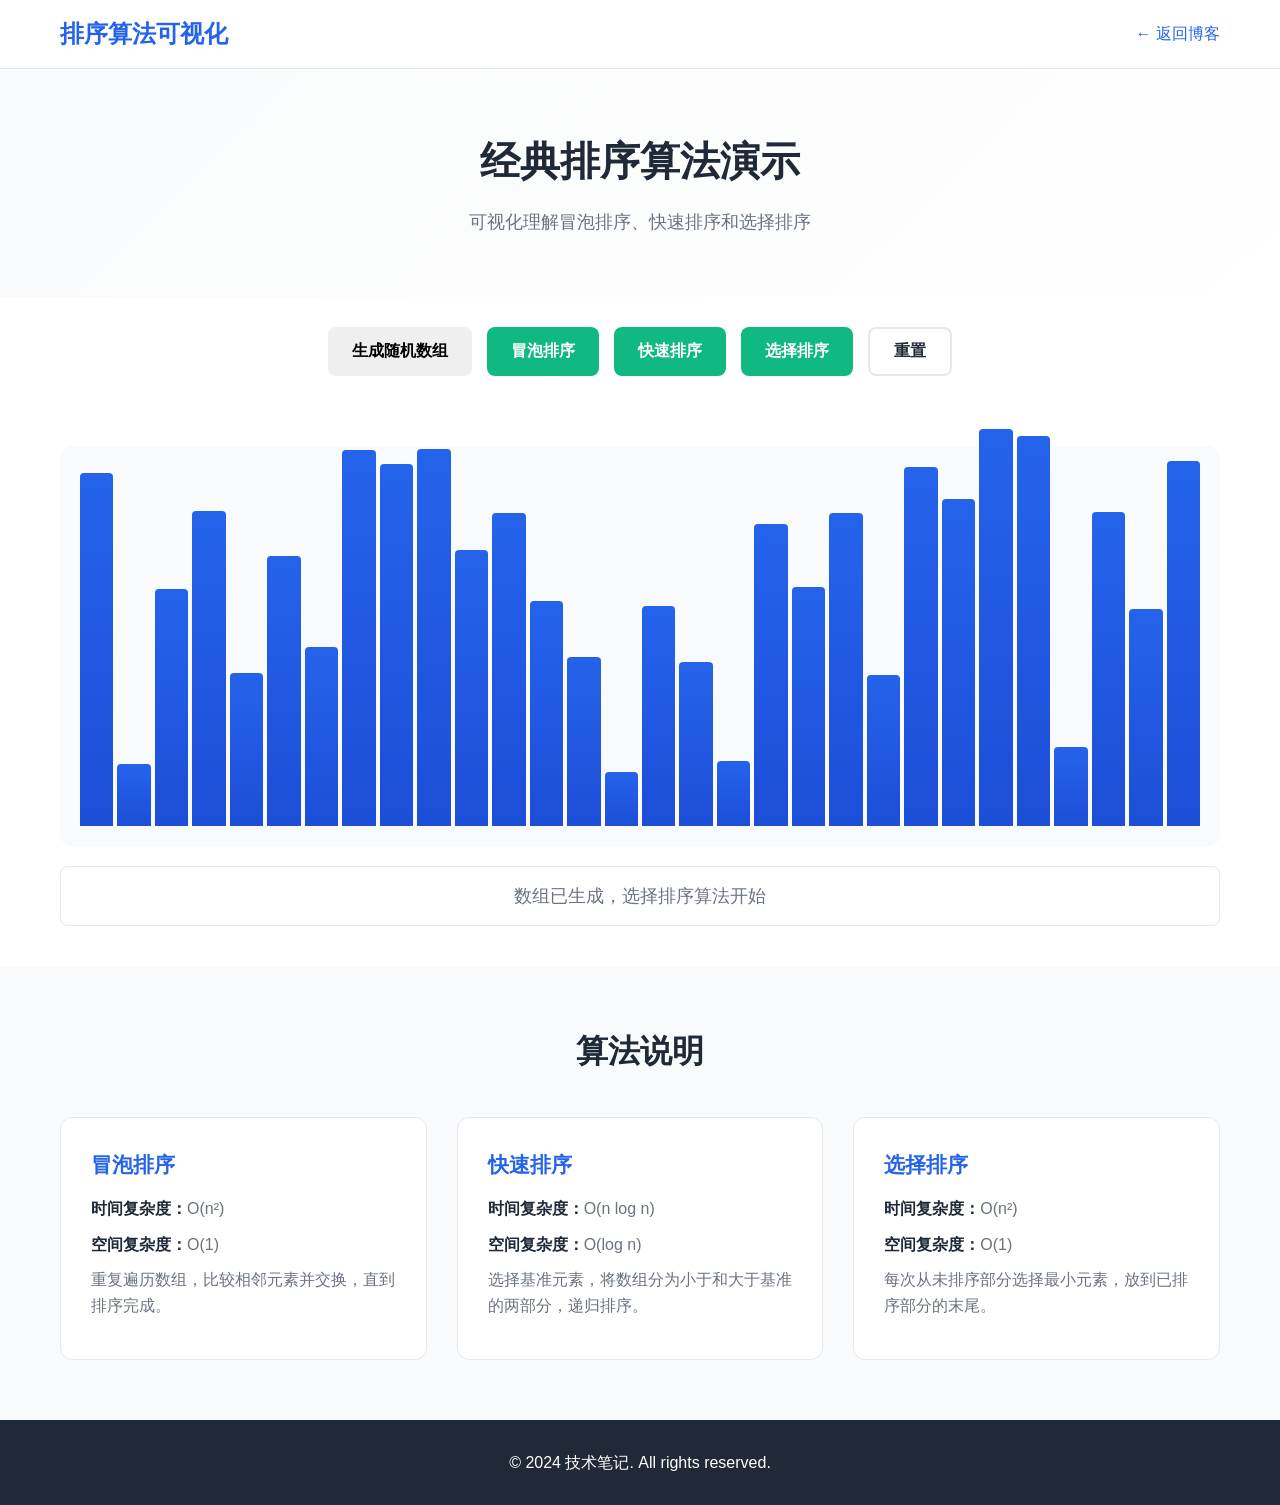
==== sorting-algorithms/index.html @ 347bcef6 "feat: 添加排序算法可视化工具 实现三种经典排序算法： - 冒泡排序 (Bubble Sort) - 快速排序 (Quick Sort) - 选择排序 (Selection Sort)  功能特性" ====
<!DOCTYPE html>
<html lang="zh-CN">
<head>
    <meta charset="UTF-8">
    <meta name="viewport" content="width=device-width, initial-scale=1.0">
    <title>排序算法可视化 | 技术笔记</title>
    <link rel="stylesheet" href="style.css">
</head>
<body>
    <header class="header">
        <div class="container">
            <h1 class="logo">排序算法可视化</h1>
            <nav class="nav">
                <a href="../" class="nav-link">← 返回博客</a>
            </nav>
        </div>
    </header>

    <main class="main">
        <section class="hero">
            <div class="container">
                <h2>经典排序算法演示</h2>
                <p>可视化理解冒泡排序、快速排序和选择排序</p>
            </div>
        </section>

        <section class="controls">
            <div class="container">
                <button id="generateBtn" class="btn">生成随机数组</button>
                <button id="bubbleSortBtn" class="btn btn-secondary">冒泡排序</button>
                <button id="quickSortBtn" class="btn btn-secondary">快速排序</button>
                <button id="selectionSortBtn" class="btn btn-secondary">选择排序</button>
                <button id="resetBtn" class="btn btn-outline">重置</button>
            </div>
        </section>

        <section class="visualization">
            <div class="container">
                <div id="array-container" class="array-container"></div>
                <div id="status" class="status">点击"生成随机数组"开始</div>
            </div>
        </section>

        <section class="algorithms-info">
            <div class="container">
                <h2 class="section-title">算法说明</h2>
                <div class="info-grid">
                    <div class="info-card">
                        <h3>冒泡排序</h3>
                        <p><strong>时间复杂度：</strong>O(n²)</p>
                        <p><strong>空间复杂度：</strong>O(1)</p>
                        <p>重复遍历数组，比较相邻元素并交换，直到排序完成。</p>
                    </div>
                    <div class="info-card">
                        <h3>快速排序</h3>
                        <p><strong>时间复杂度：</strong>O(n log n)</p>
                        <p><strong>空间复杂度：</strong>O(log n)</p>
                        <p>选择基准元素，将数组分为小于和大于基准的两部分，递归排序。</p>
                    </div>
                    <div class="info-card">
                        <h3>选择排序</h3>
                        <p><strong>时间复杂度：</strong>O(n²)</p>
                        <p><strong>空间复杂度：</strong>O(1)</p>
                        <p>每次从未排序部分选择最小元素，放到已排序部分的末尾。</p>
                    </div>
                </div>
            </div>
        </section>
    </main>

    <footer class="footer">
        <div class="container">
            <p>&copy; 2024 技术笔记. All rights reserved.</p>
        </div>
    </footer>

    <script src="algorithms.js"></script>
</body>
</html>
---- sorting-algorithms/style.css ----
/* CSS Reset & Base */
* {
    margin: 0;
    padding: 0;
    box-sizing: border-box;
}

:root {
    --primary: #2563eb;
    --primary-dark: #1d4ed8;
    --secondary: #10b981;
    --text: #1f2937;
    --text-light: #6b7280;
    --bg: #ffffff;
    --bg-secondary: #f9fafb;
    --border: #e5e7eb;
    --shadow: 0 4px 6px -1px rgba(0, 0, 0, 0.1);
}

body {
    font-family: -apple-system, BlinkMacSystemFont, 'Segoe UI', Roboto, 'Helvetica Neue', Arial, sans-serif;
    line-height: 1.6;
    color: var(--text);
    background: var(--bg);
}

.container {
    max-width: 1200px;
    margin: 0 auto;
    padding: 0 20px;
}

/* Header */
.header {
    background: var(--bg);
    border-bottom: 1px solid var(--border);
    padding: 15px 0;
}

.header .container {
    display: flex;
    justify-content: space-between;
    align-items: center;
}

.logo {
    font-size: 1.5rem;
    font-weight: 700;
    color: var(--primary);
}

.nav-link {
    text-decoration: none;
    color: var(--primary);
    font-weight: 500;
}

/* Hero */
.hero {
    background: linear-gradient(135deg, var(--bg-secondary) 0%, var(--bg) 100%);
    padding: 60px 0;
    text-align: center;
}

.hero h2 {
    font-size: 2.5rem;
    margin-bottom: 15px;
}

.hero p {
    font-size: 1.1rem;
    color: var(--text-light);
}

/* Controls */
.controls {
    padding: 30px 0;
    text-align: center;
}

.controls .container {
    display: flex;
    gap: 15px;
    justify-content: center;
    flex-wrap: wrap;
}

.btn {
    padding: 12px 24px;
    border: none;
    border-radius: 8px;
    font-size: 1rem;
    font-weight: 600;
    cursor: pointer;
    transition: all 0.3s;
}

.btn-primary {
    background: var(--primary);
    color: white;
}

.btn-primary:hover {
    background: var(--primary-dark);
}

.btn-secondary {
    background: var(--secondary);
    color: white;
}

.btn-secondary:hover {
    background: #059669;
}

.btn-outline {
    background: transparent;
    border: 2px solid var(--border);
    color: var(--text);
}

.btn-outline:hover {
    border-color: var(--primary);
    color: var(--primary);
}

/* Visualization */
.visualization {
    padding: 40px 0;
}

.array-container {
    display: flex;
    align-items: flex-end;
    justify-content: center;
    height: 400px;
    gap: 4px;
    padding: 20px;
    background: var(--bg-secondary);
    border-radius: 12px;
    margin-bottom: 20px;
}

.bar {
    flex: 1;
    max-width: 50px;
    background: linear-gradient(180deg, var(--primary) 0%, var(--primary-dark) 100%);
    border-radius: 4px 4px 0 0;
    transition: height 0.3s ease;
}

.bar.comparing {
    background: #f59e0b;
}

.bar.sorted {
    background: var(--secondary);
}

.bar.active {
    background: #ef4444;
}

.status {
    text-align: center;
    font-size: 1.1rem;
    color: var(--text-light);
    padding: 15px;
    background: var(--bg);
    border-radius: 8px;
    border: 1px solid var(--border);
}

/* Algorithms Info */
.algorithms-info {
    padding: 60px 0;
    background: var(--bg-secondary);
}

.section-title {
    font-size: 2rem;
    text-align: center;
    margin-bottom: 40px;
}

.info-grid {
    display: grid;
    grid-template-columns: repeat(auto-fit, minmax(300px, 1fr));
    gap: 30px;
}

.info-card {
    background: var(--bg);
    padding: 30px;
    border-radius: 12px;
    border: 1px solid var(--border);
    transition: transform 0.3s, box-shadow 0.3s;
}

.info-card:hover {
    transform: translateY(-5px);
    box-shadow: var(--shadow);
}

.info-card h3 {
    font-size: 1.3rem;
    margin-bottom: 15px;
    color: var(--primary);
}

.info-card p {
    margin-bottom: 10px;
    color: var(--text-light);
}

.info-card strong {
    color: var(--text);
}

/* Footer */
.footer {
    background: var(--text);
    color: white;
    text-align: center;
    padding: 30px 0;
}

/* Responsive */
@media (max-width: 768px) {
    .hero h2 {
        font-size: 1.8rem;
    }

    .controls .container {
        flex-direction: column;
        align-items: center;
    }

    .btn {
        width: 100%;
        max-width: 300px;
    }
}
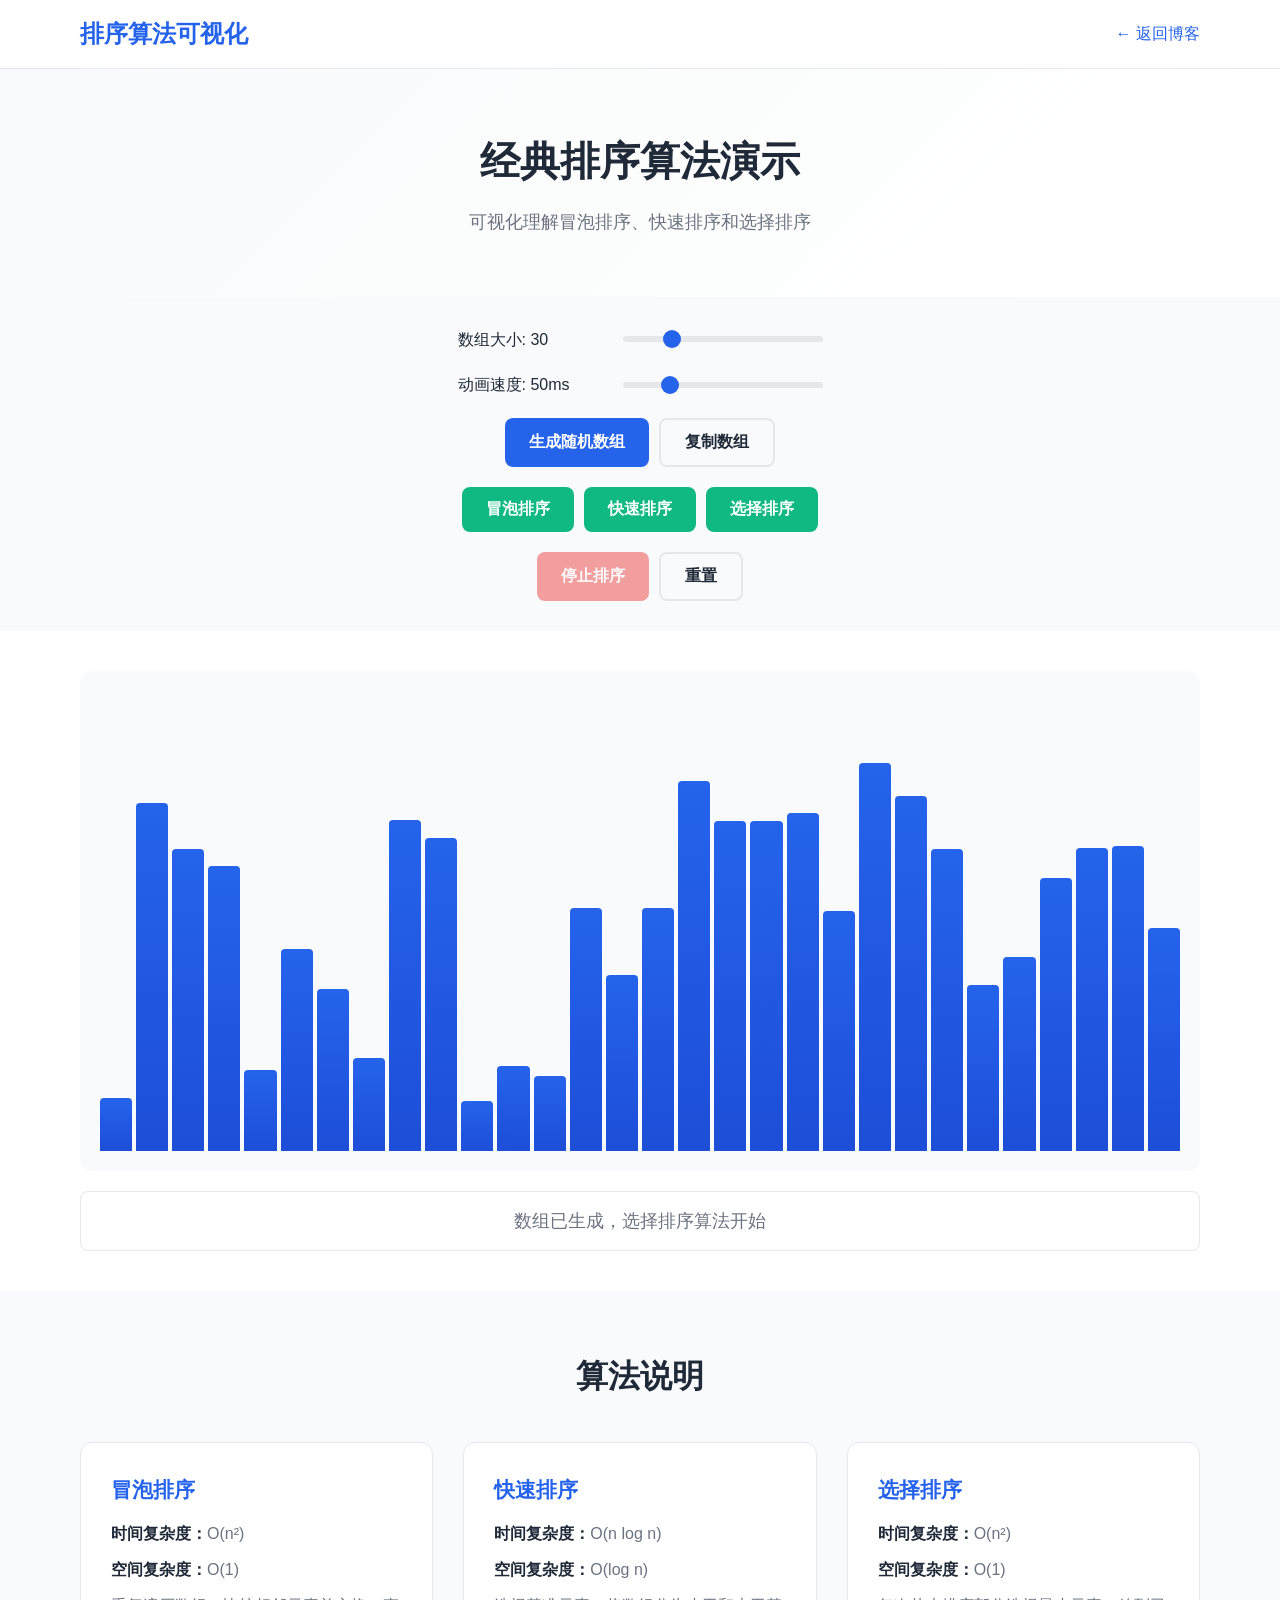
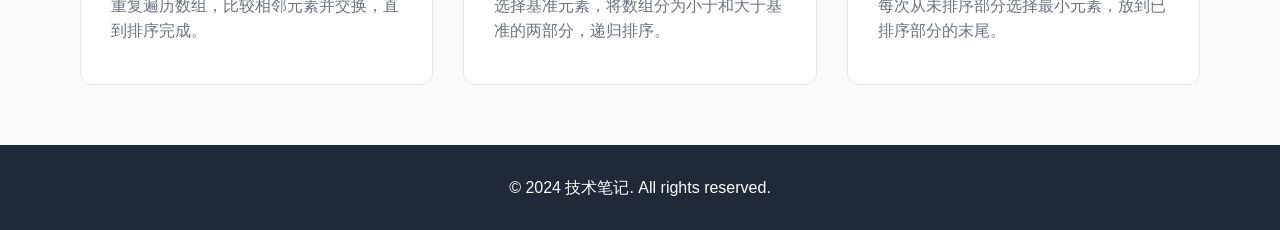
==== commit 550154ec: "fix: 修复代码问题并优化功能 修复问题： - 添加停止排序功能 - 添加错误处理机制 - 优化快速排序防止栈溢出 - 添加无障碍访问支持 (ARIA) - 添加进度条显示 - 添加数组大小和速度控" ====
--- a/sorting-algorithms/index.html
+++ b/sorting-algorithms/index.html
@@ -3,14 +3,21 @@
 <head>
     <meta charset="UTF-8">
     <meta name="viewport" content="width=device-width, initial-scale=1.0">
+    <meta name="description" content="交互式排序算法可视化工具，支持冒泡排序、快速排序和选择排序的实时演示">
+    <meta name="keywords" content="排序算法, 可视化, 冒泡排序, 快速排序, 选择排序, 算法演示">
+    <meta name="author" content="技术笔记">
+    <meta property="og:title" content="排序算法可视化 | 技术笔记">
+    <meta property="og:description" content="交互式排序算法可视化工具，支持冒泡排序、快速排序和选择排序的实时演示">
+    <meta property="og:type" content="website">
     <title>排序算法可视化 | 技术笔记</title>
+    <link rel="icon" type="image/svg+xml" href="data:image/svg+xml,<svg xmlns='http://www.w3.org/2000/svg' viewBox='0 0 100 100'><text y='.9em' font-size='90'>📊</text></svg>">
     <link rel="stylesheet" href="style.css">
 </head>
 <body>
     <header class="header">
         <div class="container">
             <h1 class="logo">排序算法可视化</h1>
-            <nav class="nav">
+            <nav class="nav" aria-label="主导航">
                 <a href="../" class="nav-link">← 返回博客</a>
             </nav>
         </div>
@@ -24,20 +31,42 @@
             </div>
         </section>
 
-        <section class="controls">
+        <section class="controls" aria-label="控制面板">
             <div class="container">
-                <button id="generateBtn" class="btn">生成随机数组</button>
-                <button id="bubbleSortBtn" class="btn btn-secondary">冒泡排序</button>
-                <button id="quickSortBtn" class="btn btn-secondary">快速排序</button>
-                <button id="selectionSortBtn" class="btn btn-secondary">选择排序</button>
-                <button id="resetBtn" class="btn btn-outline">重置</button>
+                <div class="control-group">
+                    <label for="arraySize">数组大小: <span id="arraySizeValue">30</span></label>
+                    <input type="range" id="arraySize" min="10" max="100" value="30" aria-label="数组大小">
+                </div>
+                <div class="control-group">
+                    <label for="speed">动画速度: <span id="speedValue">50</span>ms</label>
+                    <input type="range" id="speed" min="10" max="200" value="50" aria-label="动画速度">
+                </div>
+                <div class="button-group">
+                    <button id="generateBtn" class="btn btn-primary" aria-label="生成随机数组">生成随机数组</button>
+                    <button id="copyArrayBtn" class="btn btn-outline" aria-label="复制数组到剪贴板">复制数组</button>
+                </div>
+                <div class="button-group">
+                    <button id="bubbleSortBtn" class="btn btn-secondary" aria-label="运行冒泡排序">冒泡排序</button>
+                    <button id="quickSortBtn" class="btn btn-secondary" aria-label="运行快速排序">快速排序</button>
+                    <button id="selectionSortBtn" class="btn btn-secondary" aria-label="运行选择排序">选择排序</button>
+                </div>
+                <div class="button-group">
+                    <button id="stopBtn" class="btn btn-danger" disabled aria-label="停止排序">停止排序</button>
+                    <button id="resetBtn" class="btn btn-outline" aria-label="重置数组">重置</button>
+                </div>
             </div>
         </section>
 
         <section class="visualization">
             <div class="container">
-                <div id="array-container" class="array-container"></div>
-                <div id="status" class="status">点击"生成随机数组"开始</div>
+                <div id="array-container" class="array-container" role="img" aria-label="排序可视化图表"></div>
+                <div id="status" class="status" role="status" aria-live="polite">点击"生成随机数组"开始</div>
+                <div id="progress" class="progress-container" style="display: none;">
+                    <div class="progress-bar">
+                        <div id="progressFill" class="progress-fill"></div>
+                    </div>
+                    <span id="progressText" class="progress-text">0%</span>
+                </div>
             </div>
         </section>
 
@@ -45,24 +74,24 @@
             <div class="container">
                 <h2 class="section-title">算法说明</h2>
                 <div class="info-grid">
-                    <div class="info-card">
+                    <article class="info-card">
                         <h3>冒泡排序</h3>
                         <p><strong>时间复杂度：</strong>O(n²)</p>
                         <p><strong>空间复杂度：</strong>O(1)</p>
                         <p>重复遍历数组，比较相邻元素并交换，直到排序完成。</p>
-                    </div>
-                    <div class="info-card">
+                    </article>
+                    <article class="info-card">
                         <h3>快速排序</h3>
                         <p><strong>时间复杂度：</strong>O(n log n)</p>
                         <p><strong>空间复杂度：</strong>O(log n)</p>
                         <p>选择基准元素，将数组分为小于和大于基准的两部分，递归排序。</p>
-                    </div>
-                    <div class="info-card">
+                    </article>
+                    <article class="info-card">
                         <h3>选择排序</h3>
                         <p><strong>时间复杂度：</strong>O(n²)</p>
                         <p><strong>空间复杂度：</strong>O(1)</p>
                         <p>每次从未排序部分选择最小元素，放到已排序部分的末尾。</p>
-                    </div>
+                    </article>
                 </div>
             </div>
         </section>
--- a/sorting-algorithms/style.css
+++ b/sorting-algorithms/style.css
@@ -9,6 +9,8 @@
     --primary: #2563eb;
     --primary-dark: #1d4ed8;
     --secondary: #10b981;
+    --danger: #ef4444;
+    --warning: #f59e0b;
     --text: #1f2937;
     --text-light: #6b7280;
     --bg: #ffffff;
@@ -30,6 +32,21 @@
     padding: 0 20px;
 }
 
+/* 焦点样式 - 无障碍访问 */
+:focus {
+    outline: 3px solid var(--primary);
+    outline-offset: 2px;
+}
+
+:focus:not(:focus-visible) {
+    outline: none;
+}
+
+:focus-visible {
+    outline: 3px solid var(--primary);
+    outline-offset: 2px;
+}
+
 /* Header */
 .header {
     background: var(--bg);
@@ -55,6 +72,10 @@
     font-weight: 500;
 }
 
+.nav-link:hover {
+    text-decoration: underline;
+}
+
 /* Hero */
 .hero {
     background: linear-gradient(135deg, var(--bg-secondary) 0%, var(--bg) 100%);
@@ -75,14 +96,50 @@
 /* Controls */
 .controls {
     padding: 30px 0;
-    text-align: center;
+    background: var(--bg-secondary);
 }
 
 .controls .container {
     display: flex;
+    flex-direction: column;
+    gap: 20px;
+    align-items: center;
+}
+
+.control-group {
+    display: flex;
+    align-items: center;
     gap: 15px;
+}
+
+.control-group label {
+    font-weight: 500;
+    min-width: 150px;
+}
+
+.control-group input[type="range"] {
+    width: 200px;
+    height: 6px;
+    -webkit-appearance: none;
+    background: var(--border);
+    border-radius: 3px;
+    outline: none;
+}
+
+.control-group input[type="range"]::-webkit-slider-thumb {
+    -webkit-appearance: none;
+    width: 18px;
+    height: 18px;
+    background: var(--primary);
+    border-radius: 50%;
+    cursor: pointer;
+}
+
+.button-group {
+    display: flex;
+    gap: 10px;
+    flex-wrap: wrap;
     justify-content: center;
-    flex-wrap: wrap;
 }
 
 .btn {
@@ -95,12 +152,17 @@
     transition: all 0.3s;
 }
 
+.btn:disabled {
+    opacity: 0.5;
+    cursor: not-allowed;
+}
+
 .btn-primary {
     background: var(--primary);
     color: white;
 }
 
-.btn-primary:hover {
+.btn-primary:hover:not(:disabled) {
     background: var(--primary-dark);
 }
 
@@ -109,8 +171,17 @@
     color: white;
 }
 
-.btn-secondary:hover {
+.btn-secondary:hover:not(:disabled) {
     background: #059669;
+}
+
+.btn-danger {
+    background: var(--danger);
+    color: white;
+}
+
+.btn-danger:hover:not(:disabled) {
+    background: #dc2626;
 }
 
 .btn-outline {
@@ -119,7 +190,7 @@
     color: var(--text);
 }
 
-.btn-outline:hover {
+.btn-outline:hover:not(:disabled) {
     border-color: var(--primary);
     color: var(--primary);
 }
@@ -146,19 +217,19 @@
     max-width: 50px;
     background: linear-gradient(180deg, var(--primary) 0%, var(--primary-dark) 100%);
     border-radius: 4px 4px 0 0;
-    transition: height 0.3s ease;
+    transition: height 0.3s ease, background 0.3s ease;
 }
 
 .bar.comparing {
-    background: #f59e0b;
+    background: linear-gradient(180deg, var(--warning) 0%, #d97706 100%);
 }
 
 .bar.sorted {
-    background: var(--secondary);
+    background: linear-gradient(180deg, var(--secondary) 0%, #059669 100%);
 }
 
 .bar.active {
-    background: #ef4444;
+    background: linear-gradient(180deg, var(--danger) 0%, #dc2626 100%);
 }
 
 .status {
@@ -171,6 +242,36 @@
     border: 1px solid var(--border);
 }
 
+/* Progress Bar */
+.progress-container {
+    display: flex;
+    align-items: center;
+    gap: 15px;
+    margin-top: 15px;
+}
+
+.progress-bar {
+    flex: 1;
+    height: 8px;
+    background: var(--border);
+    border-radius: 4px;
+    overflow: hidden;
+}
+
+.progress-fill {
+    height: 100%;
+    background: var(--primary);
+    border-radius: 4px;
+    transition: width 0.3s ease;
+    width: 0%;
+}
+
+.progress-text {
+    font-weight: 500;
+    color: var(--text-light);
+    min-width: 50px;
+}
+
 /* Algorithms Info */
 .algorithms-info {
     padding: 60px 0;
@@ -225,19 +326,74 @@
     padding: 30px 0;
 }
 
-/* Responsive */
-@media (max-width: 768px) {
+/* Responsive Design */
+@media (max-width: 480px) {
+    .hero h2 {
+        font-size: 1.5rem;
+    }
+
+    .control-group {
+        flex-direction: column;
+        align-items: stretch;
+    }
+
+    .control-group input[type="range"] {
+        width: 100%;
+    }
+
+    .button-group {
+        width: 100%;
+    }
+
+    .btn {
+        width: 100%;
+    }
+
+    .array-container {
+        height: 300px;
+    }
+}
+
+@media (min-width: 481px) and (max-width: 768px) {
     .hero h2 {
         font-size: 1.8rem;
     }
 
-    .controls .container {
-        flex-direction: column;
-        align-items: center;
-    }
-
-    .btn {
-        width: 100%;
-        max-width: 300px;
-    }
-}
+    .control-group {
+        flex-wrap: wrap;
+    }
+}
+
+@media (min-width: 769px) and (max-width: 1024px) {
+    .container {
+        padding: 0 30px;
+    }
+}
+
+@media (min-width: 1025px) {
+    .container {
+        padding: 0 40px;
+    }
+
+    .array-container {
+        height: 500px;
+    }
+}
+
+@media (min-width: 1440px) {
+    .container {
+        max-width: 1400px;
+    }
+}
+
+/* Print Styles */
+@media print {
+    .controls,
+    .progress-container {
+        display: none;
+    }
+
+    .array-container {
+        border: 1px solid #ccc;
+    }
+}
